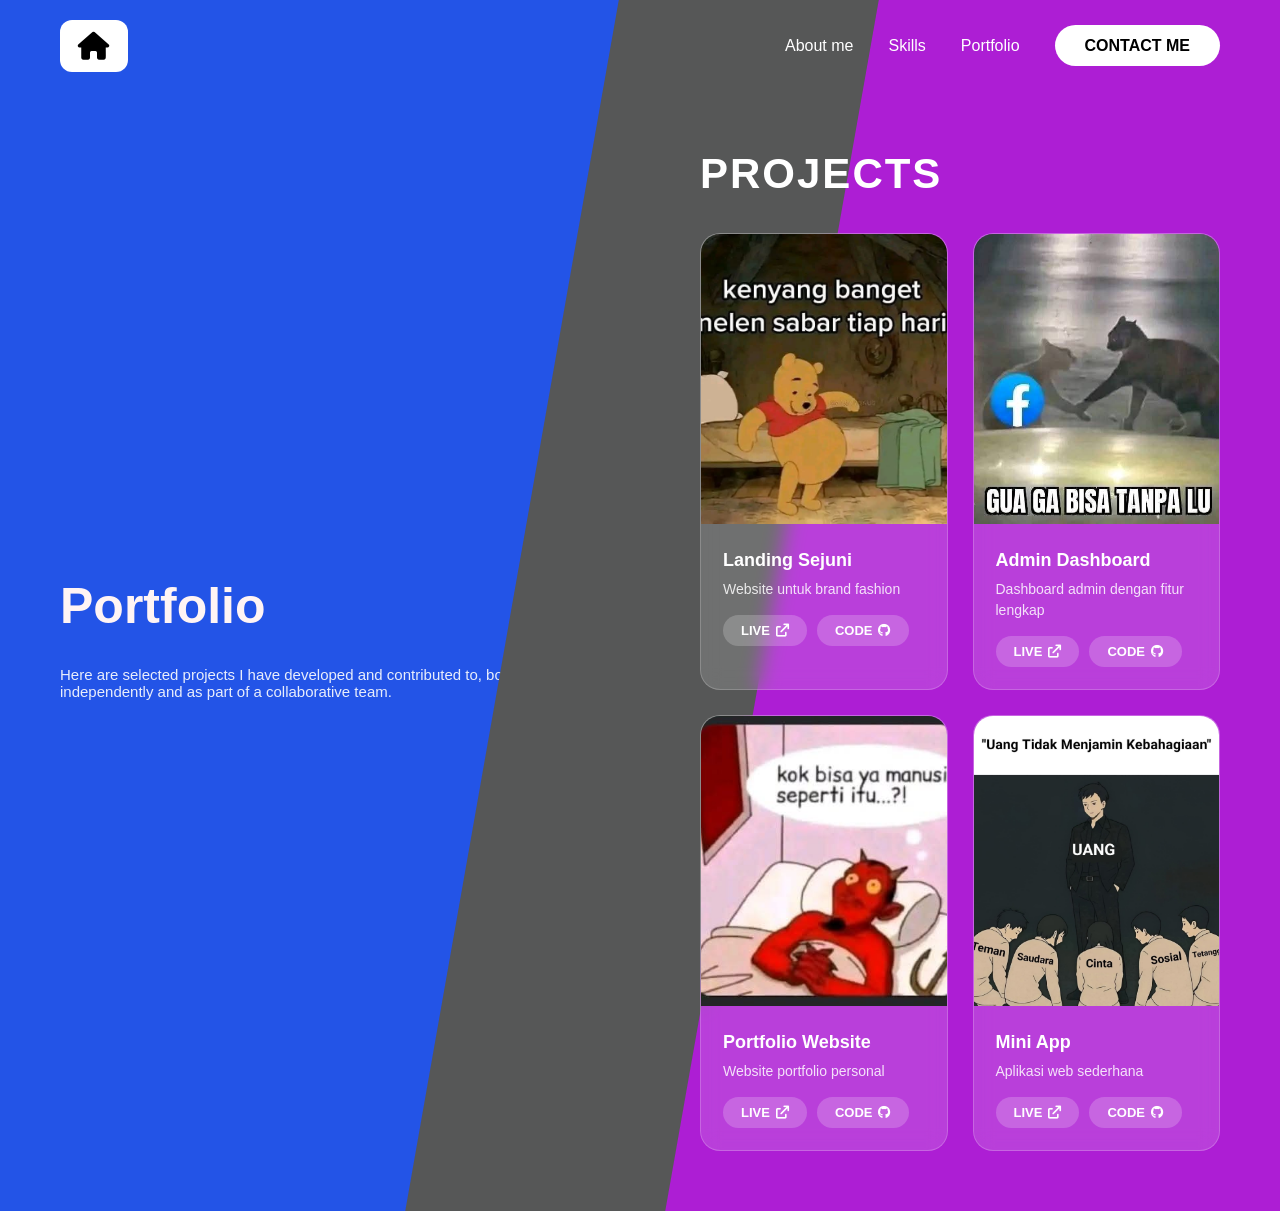
==== portfolio.html @ f9eb2ff9 "Portofolio" ====
<!DOCTYPE html>
<html lang="id">
<head>
    <meta charset="UTF-8">
    <meta name="viewport" content="width=device-width, initial-scale=1.0">
    <title>Portfolio - Projects</title>
    <link rel="stylesheet" href="stylesheet.css">
    <link rel="stylesheet" href="https://cdnjs.cloudflare.com/ajax/libs/font-awesome/6.0.0/css/all.min.css">
</head>
<body>
    <nav class="navbar">
        <div class="logo">
            <a href="index.html"><i class="fas fa-home"></i></a>
        </div>
        <ul class="nav-links">
            <li><a href="about.html">About me</a></li>
            <li><a href="skills.html">Skills</a></li>
            <li><a href="portfolio.html">Portfolio</a></li>
            <li><a href="contact.html" class="btn-contact">CONTACT ME</a></li>
        </ul>
    </nav>

    <div class="container">
        <div class="left-side">
            <h1>Portfolio</h1>
            <p>Here are selected projects I have developed and contributed to, both independently and as part of a collaborative team.</p>
        </div>
        <div class="right-side">
            <h2>PROJECTS</h2>
            <div class="portfolio-grid">
                <div class="portfolio-card">
                    <img src="WhatsApp Image 2026-03-02 at 22.36.16.jpeg" alt="Project 1">
                    <div class="info">
                        <h4>Landing Sejuni</h4>
                        <p>Website untuk brand fashion</p>
                        <div class="buttons">
                            <a href="#">LIVE <i class="fas fa-external-link"></i></a>
                            <a href="#">CODE <i class="fab fa-github"></i></a>
                        </div>
                    </div>
                </div>
                <div class="portfolio-card">
                    <img src="WhatsApp Image 2026-03-02 at 22.36.17 (3).jpeg" alt="Project 2">
                    <div class="info">
                        <h4>Admin Dashboard</h4>
                        <p>Dashboard admin dengan fitur lengkap</p>
                        <div class="buttons">
                            <a href="#">LIVE <i class="fas fa-external-link"></i></a>
                            <a href="#">CODE <i class="fab fa-github"></i></a>
                        </div>
                    </div>
                </div>
                <div class="portfolio-card">
                    <img src="WhatsApp Image 2026-03-02 at 22.51.43.jpeg" alt="Project 3">
                    <div class="info">
                        <h4>Portfolio Website</h4>
                        <p>Website portfolio personal</p>
                        <div class="buttons">
                            <a href="#">LIVE <i class="fas fa-external-link"></i></a>
                            <a href="#">CODE <i class="fab fa-github"></i></a>
                        </div>
                    </div>
                </div>
                <div class="portfolio-card">
                    <img src="WhatsApp Image 2026-03-02 at 22.36.18.jpeg" alt="Project 4">
                    <div class="info">
                        <h4>Mini App</h4>
                        <p>Aplikasi web sederhana</p>
                        <div class="buttons">
                            <a href="#">LIVE <i class="fas fa-external-link"></i></a>
                            <a href="#">CODE <i class="fab fa-github"></i></a>
                        </div>
                    </div>
                </div>
            </div>
        <div class="middle-layer"></div>
    </div>
</body>
</html>
---- stylesheet.css ----
* {
    margin: 0;
    padding: 0;
    box-sizing: border-box;
    font-family: 'Segoe UI', Tahoma, Geneva, Verdana, sans-serif;
}

body {
    min-height: 100vh;
    overflow-x: hidden;
    background: transparent;
}

body::before {
    content: '';
    position: fixed;
    top: 0;
    left: 50%;
    width: 300px;
    height: 100vh;
    background: #1B264F;
    transform: translateX(-50%) skewX(-20deg);
    z-index: 0;
}

.navbar {
    display: flex;
    justify-content: space-between;
    align-items: center;
    padding: 20px 60px;
    position: absolute;
    width: 100%;
    top: 0;
    z-index: 100;
}

.logo a {
    font-size: 28px;
    color: #000;
    text-decoration: none;
    background: #fff;
    padding: 12px 18px;
    border-radius: 12px;
    display: inline-flex;
    align-items: center;
    justify-content: center;
    transition: transform 0.3s ease;
}

.logo a:hover {
    transform: scale(1.05);
}

.nav-links {
    display: flex;
    align-items: center;
    gap: 35px;
    list-style: none;
}

.nav-links a {
    text-decoration: none;
    color: #fff;
    font-weight: 500;
    font-size: 16px;
    transition: all 0.3s ease;
}

.nav-links a:hover {
    color: #179f17;
}

.nav-links .btn-contact {
    background: #fff;
    color: #000;
    padding: 12px 30px;
    border-radius: 30px;
    font-weight: 600;
}

.nav-links .btn-contact:hover {
    background: #9da19c;
    color: #000;
    transform: scale(1.05);
}

.container {
    display: flex;
    min-height: 100vh;
    position: relative;
    overflow: hidden;
}

.left-side {
    width: 50%;
    background: #2354E7;
    padding: 150px 60px 60px;
    display: flex;
    flex-direction: column;
    justify-content: center;
    position: relative;
    z-index: 2;
}

.right-side {
    width: 50%;
    background: #AD1ED4;
    padding: 150px 60px 60px;
    display: flex;
    flex-direction: column;
    justify-content: center;
    position: relative;
    z-index: 2;
}

.middle-layer {
    position: absolute;
    top: -10%;
    left: -20%;
    width: 260px;
    height: 120%;
    background: #565757;
    transform: skewX(-10deg);
    z-index: 1;
}

.left-side h1 {
    font-size: 50px;
    color: #fff4f4;
    margin-bottom: 30px;
    position: relative;
    z-index: 2;
    line-height: 1.2;
}

.left-side > p {
    font-size: 15px;
    color: #fefefe;
    margin-bottom: 25px;
    position: relative;
    z-index: 2;
    opacity: 0.9;
}

.left-side .desc {
    font-size: 15px;
    color: #000;
    margin-bottom: 30px;
    position: relative;
    z-index: 2;
    line-height: 1.6;
    max-width: 400px;
}

.left-side .socials {
    display: flex;
    gap: 12px;
    position: relative;
    z-index: 2;
}

.left-side .socials a {
    width: 45px;
    height: 45px;
    background: #fff;
    display: flex;
    align-items: center;
    justify-content: center;
    border-radius: 12px;
    text-decoration: none;
    color: #000;
    font-size: 20px;
    transition: all 0.3s ease;
}

.left-side .socials a:hover {
    transform: translateY(-5px);
    background: #1B264F;
    color: #fff;
}

.right-side h2 {
    color: #fff;
    font-size: 42px;
    margin-bottom: 35px;
    position: relative;
    z-index: 2;
    text-transform: uppercase;
    letter-spacing: 2px;
}

.profile-photo {
    width: 380px;
    height: 380px;
    object-fit: cover;
    border-radius: 20px;
    box-shadow: 0 15px 40px rgba(0,0,0,0.4);
    position: relative;
    z-index: 2;
    transition: transform 0.3s ease;
}

.profile-photo:hover {
    transform: scale(1.02);
}

.about-card {
    background: rgba(255,255,255,0.12);
    padding: 35px;
    border-radius: 20px;
    color: #fff;
    position: relative;
    z-index: 2;
    backdrop-filter: blur(10px);
    border: 1px solid rgba(255,255,255,0.2);
}

.about-card h3 {
    font-size: 28px;
    margin-bottom: 20px;
    color: #fff;
}

.about-card p {
    margin-bottom: 12px;
    opacity: 0.9;
    line-height: 1.6;
}

.about-card strong {
    color: #e5db1b;
}

.skills-grid {
    display: grid;
    grid-template-columns: repeat(4, 1fr);
    gap: 20px;
    position: relative;
    z-index: 2;
}

.skill-item {
    background: rgba(255,255,255,0.15);
    padding: 28px 20px;
    border-radius: 18px;
    text-align: center;
    color: #fff;
    backdrop-filter: blur(10px);
    border: 1px solid rgba(255,255,255,0.2);
    transition: all 0.35s ease;
    cursor: pointer;
}

.skill-item:hover {
    transform: translateY(-12px);
    background: rgba(255,255,255,0.25);
    box-shadow: 0 20px 40px rgba(0,0,0,0.35);
    border-color: rgba(255,255,255,0.4);
}

.skill-item i {
    font-size: 45px;
    margin-bottom: 12px;
    transition: all 0.35s ease;
    display: block;
}

.skill-item:hover i {
    transform: scale(1.25);
    color: #ffd700;
}

.skill-item p {
    font-size: 14px;
    font-weight: 500;
    letter-spacing: 0.5px;
}

.section-title {
    color: #fff;
    font-size: 18px;
    margin: 40px 0 20px;
    position: relative;
    z-index: 2;
    text-transform: uppercase;
    letter-spacing: 1.5px;
}

.section-title:first-child {
    margin-top: 0;
}

.portfolio-grid {
    display: grid;
    grid-template-columns: repeat(2, 1fr);
    gap: 25px;
    position: relative;
    z-index: 2;
}

.portfolio-card {
    background: rgba(255,255,255,0.15);
    border-radius: 20px;
    overflow: hidden;
    color: #fff;
    backdrop-filter: blur(10px);
    border: 1px solid rgba(255,255,255,0.2);
    transition: all 0.35s ease;
}

.portfolio-card:hover {
    transform: translateY(-10px);
    box-shadow: 0 25px 50px rgba(0,0,0,0.4);
    border-color: rgba(255,255,255,0.4);
}

.portfolio-card img {
    width: 100%;
    height: 290px;
    object-fit: cover;
    transition: transform 0.35s ease;
}

.portfolio-card:hover img {
    transform: scale(1.00);
}

.portfolio-card .info {
    padding: 22px;
}

.portfolio-card h4 {
    font-size: 18px;
    margin-bottom: 8px;
    font-weight: 600;
}

.portfolio-card p {
    font-size: 14px;
    opacity: 0.85;
    margin-bottom: 15px;
    line-height: 1.5;
}

.portfolio-card .buttons {
    display: flex;
    gap: 10px;
}

.portfolio-card .buttons a {
    padding: 8px 18px;
    background: rgba(255,255,255,0.2);
    color: #fff;
    text-decoration: none;
    border-radius: 25px;
    font-size: 13px;
    font-weight: 600;
    transition: all 0.3s ease;
    display: inline-flex;
    align-items: center;
    gap: 6px;
}

.portfolio-card .buttons a:hover {
    background: #fff;
    color: #E74C3C;
    transform: scale(1.08);
}

.contact-form {
    position: relative;
    z-index: 2;
    max-width: 500px;
}

.contact-form input,
.contact-form textarea {
    width: 100%;
    padding: 18px 22px;
    margin-bottom: 18px;
    border: none;
    border-radius: 12px;
    background: rgba(255,255,255,0.2);
    color: #fff;
    font-size: 15px;
    transition: all 0.3s ease;
}

.contact-form input::placeholder,
.contact-form textarea::placeholder {
    color: rgba(255,255,255,0.7);
}

.contact-form input:focus,
.contact-form textarea:focus {
    outline: none;
    background: rgba(255,255,255,0.3);
    box-shadow: 0 5px 15px rgba(0,0,0,0.2);
}

.contact-form textarea {
    height: 140px;
    resize: none;
}

.contact-form button {
    width: 100%;
    padding: 18px;
    background: #fff;
    color: #000;
    border: none;
    border-radius: 30px;
    font-size: 16px;
    font-weight: 700;
    cursor: pointer;
    transition: all 0.3s ease;
    text-transform: uppercase;
    letter-spacing: 1px;
}

.contact-form button:hover {
    background: #f0f0f0;
    transform: scale(1.02);
    box-shadow: 0 10px 25px rgba(0,0,0,0.3);
}

footer {
    background: #1B264F;
    color: #fff;
    text-align: center;
    padding: 20px;
    position: relative;
    z-index: 2;
}

@media (max-width: 1024px) {
    .navbar {
        padding: 15px 30px;
    }
    
    .left-side, .right-side {
        padding: 120px 40px 40px;
    }
    
    .left-side h1 {
        font-size: 42px;
    }
    
    .profile-photo {
        width: 300px;
        height: 300px;
    }
    
    .skills-grid {
        grid-template-columns: repeat(3, 1fr);
    }
}

@media (max-width: 768px) {
    .container {
        flex-direction: column;
    }
    
    .left-side, .right-side {
        width: 100%;
        padding: 100px 30px 30px;
    }
    
    .left-side::after,
    .right-side::before {
        display: none;
    }
    
    .navbar {
        padding: 15px 20px;
        flex-direction: column;
        gap: 15px;
    }
    
    .nav-links {
        gap: 20px;
        flex-wrap: wrap;
        justify-content: center;
    }
    
    .left-side h1 {
        font-size: 36px;
    }
    
    .right-side h2 {
        font-size: 32px;
    }
    
    .profile-photo {
        width: 250px;
        height: 250px;
    }
    
    .skills-grid {
        grid-template-columns: repeat(2, 1fr);
        gap: 15px;
    }
    
    .portfolio-grid {
        grid-template-columns: 1fr;
    }
    
    .skill-item {
        padding: 22px 15px;
    }
    
    .skill-item i {
        font-size: 38px;
    }
}

@media (max-width: 480px) {
    .left-side h1 {
        font-size: 30px;
    }
    
    .skills-grid {
        grid-template-columns: repeat(2, 1fr);
    }
    
    .contact-form {
        max-width: 100%;
    }
}
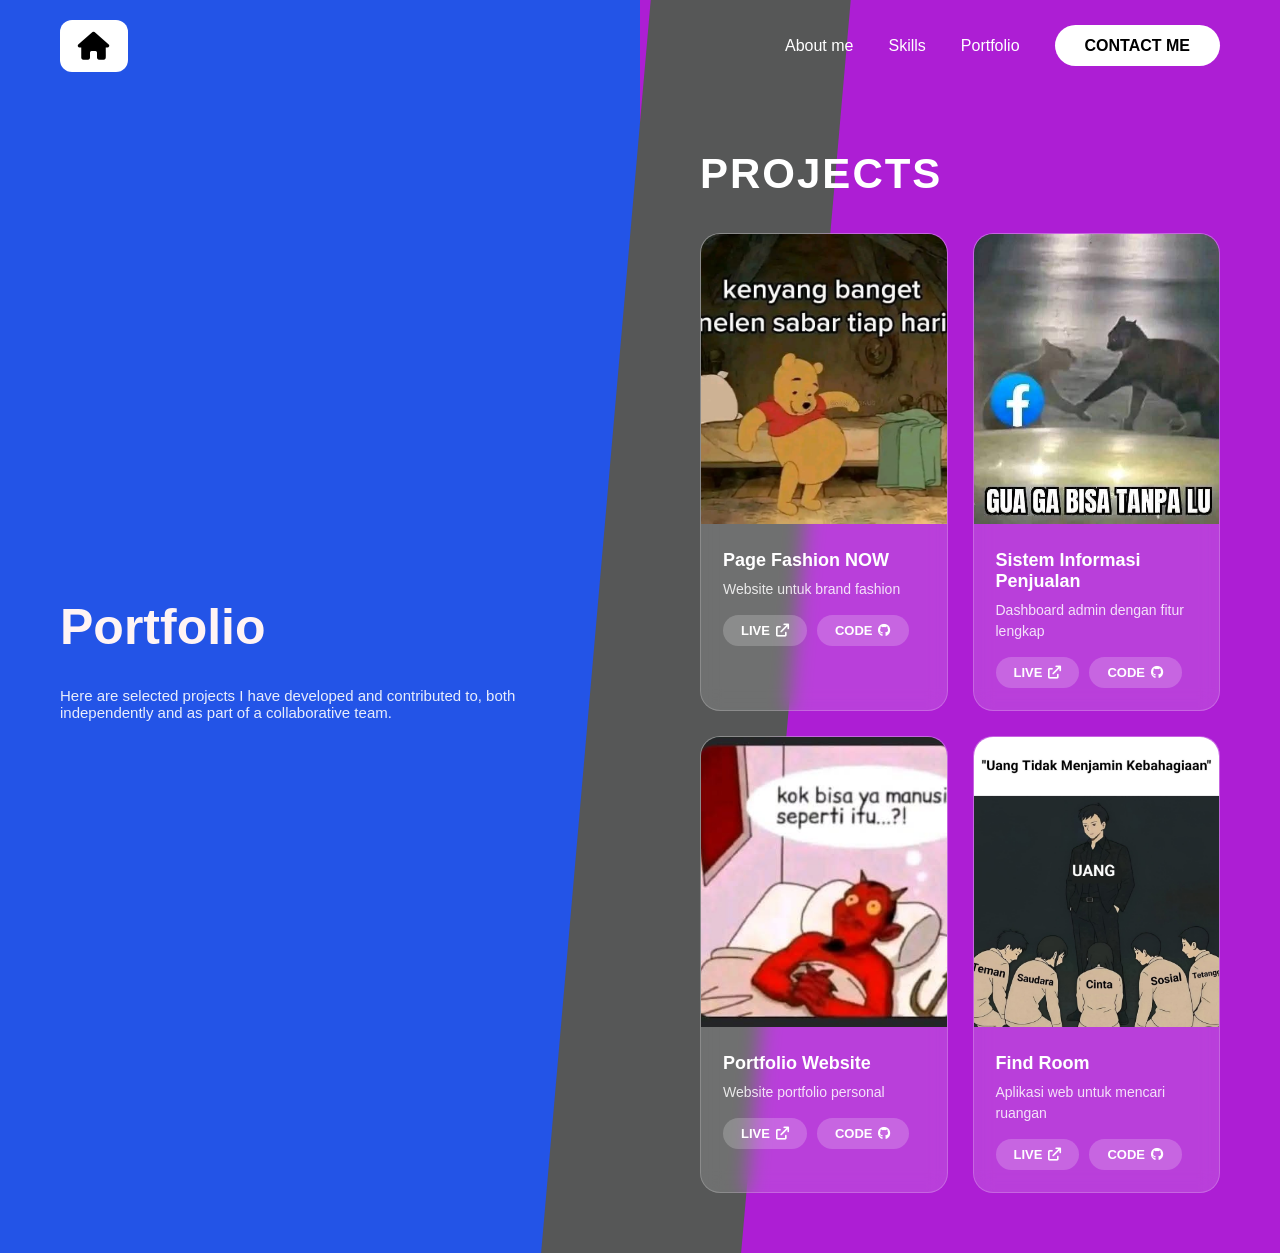
==== commit f2113307: "revisi" ====
--- a/portfolio.html
+++ b/portfolio.html
@@ -31,22 +31,22 @@
                 <div class="portfolio-card">
                     <img src="WhatsApp Image 2026-03-02 at 22.36.16.jpeg" alt="Project 1">
                     <div class="info">
-                        <h4>Landing Sejuni</h4>
+                        <h4>Page Fashion NOW</h4>
                         <p>Website untuk brand fashion</p>
                         <div class="buttons">
-                            <a href="#">LIVE <i class="fas fa-external-link"></i></a>
-                            <a href="#">CODE <i class="fab fa-github"></i></a>
+                            <a href="https://youtube.com/shorts/FklCDslqMV8?si=cyxN5pUMiEzNryqK">LIVE <i class="fas fa-external-link"></i></a>
+                            <a href="https://www.instagram.com/uajy/">CODE <i class="fab fa-github"></i></a>
                         </div>
                     </div>
                 </div>
                 <div class="portfolio-card">
                     <img src="WhatsApp Image 2026-03-02 at 22.36.17 (3).jpeg" alt="Project 2">
                     <div class="info">
-                        <h4>Admin Dashboard</h4>
+                        <h4>Sistem Informasi Penjualan</h4>
                         <p>Dashboard admin dengan fitur lengkap</p>
                         <div class="buttons">
-                            <a href="#">LIVE <i class="fas fa-external-link"></i></a>
-                            <a href="#">CODE <i class="fab fa-github"></i></a>
+                            <a href="https://youtube.com/shorts/FklCDslqMV8?si=cyxN5pUMiEzNryqK">LIVE <i class="fas fa-external-link"></i></a>
+                            <a href="https://www.instagram.com/uajy/">CODE <i class="fab fa-github"></i></a>
                         </div>
                     </div>
                 </div>
@@ -56,19 +56,19 @@
                         <h4>Portfolio Website</h4>
                         <p>Website portfolio personal</p>
                         <div class="buttons">
-                            <a href="#">LIVE <i class="fas fa-external-link"></i></a>
-                            <a href="#">CODE <i class="fab fa-github"></i></a>
+                            <a href="https://youtube.com/shorts/FklCDslqMV8?si=cyxN5pUMiEzNryqK">LIVE <i class="fas fa-external-link"></i></a>
+                            <a href="https://www.instagram.com/uajy/">CODE <i class="fab fa-github"></i></a>
                         </div>
                     </div>
                 </div>
                 <div class="portfolio-card">
                     <img src="WhatsApp Image 2026-03-02 at 22.36.18.jpeg" alt="Project 4">
                     <div class="info">
-                        <h4>Mini App</h4>
-                        <p>Aplikasi web sederhana</p>
+                        <h4>Find Room</h4>
+                        <p>Aplikasi web untuk mencari ruangan</p>
                         <div class="buttons">
-                            <a href="#">LIVE <i class="fas fa-external-link"></i></a>
-                            <a href="#">CODE <i class="fab fa-github"></i></a>
+                            <a href="https://youtube.com/shorts/FklCDslqMV8?si=cyxN5pUMiEzNryqK">LIVE <i class="fas fa-external-link"></i></a>
+                            <a href="https://www.instagram.com/uajy/">CODE <i class="fab fa-github"></i></a>
                         </div>
                     </div>
                 </div>
--- a/stylesheet.css
+++ b/stylesheet.css
@@ -99,7 +99,7 @@
     flex-direction: column;
     justify-content: center;
     position: relative;
-    z-index: 2;
+    z-index: 10;
 }
 
 .right-side {
@@ -110,18 +110,18 @@
     flex-direction: column;
     justify-content: center;
     position: relative;
-    z-index: 2;
+    z-index: 10;
 }
 
 .middle-layer {
     position: absolute;
-    top: -10%;
-    left: -20%;
-    width: 260px;
-    height: 120%;
+    top: 0;
+    left: 5%; 
+    transform: translateX(-50%) skewX(-5deg);
+    width: 200px; 
+    height: 200vh;
     background: #565757;
-    transform: skewX(-10deg);
-    z-index: 1;
+    z-index: 1; 
 }
 
 .left-side h1 {
@@ -129,7 +129,7 @@
     color: #fff4f4;
     margin-bottom: 30px;
     position: relative;
-    z-index: 2;
+    z-index: 10;
     line-height: 1.2;
 }
 
@@ -138,7 +138,7 @@
     color: #fefefe;
     margin-bottom: 25px;
     position: relative;
-    z-index: 2;
+    z-index: 10;
     opacity: 0.9;
 }
 
@@ -219,6 +219,7 @@
     font-size: 28px;
     margin-bottom: 20px;
     color: #fff;
+    z-index: 2;
 }
 
 .about-card p {
@@ -249,6 +250,7 @@
     border: 1px solid rgba(255,255,255,0.2);
     transition: all 0.35s ease;
     cursor: pointer;
+    z-index: 2;
 }
 
 .skill-item:hover {
@@ -263,6 +265,7 @@
     margin-bottom: 12px;
     transition: all 0.35s ease;
     display: block;
+    z-index: 2;
 }
 
 .skill-item:hover i {
@@ -277,7 +280,7 @@
 }
 
 .section-title {
-    color: #fff;
+    color: #c32222;
     font-size: 18px;
     margin: 40px 0 20px;
     position: relative;
